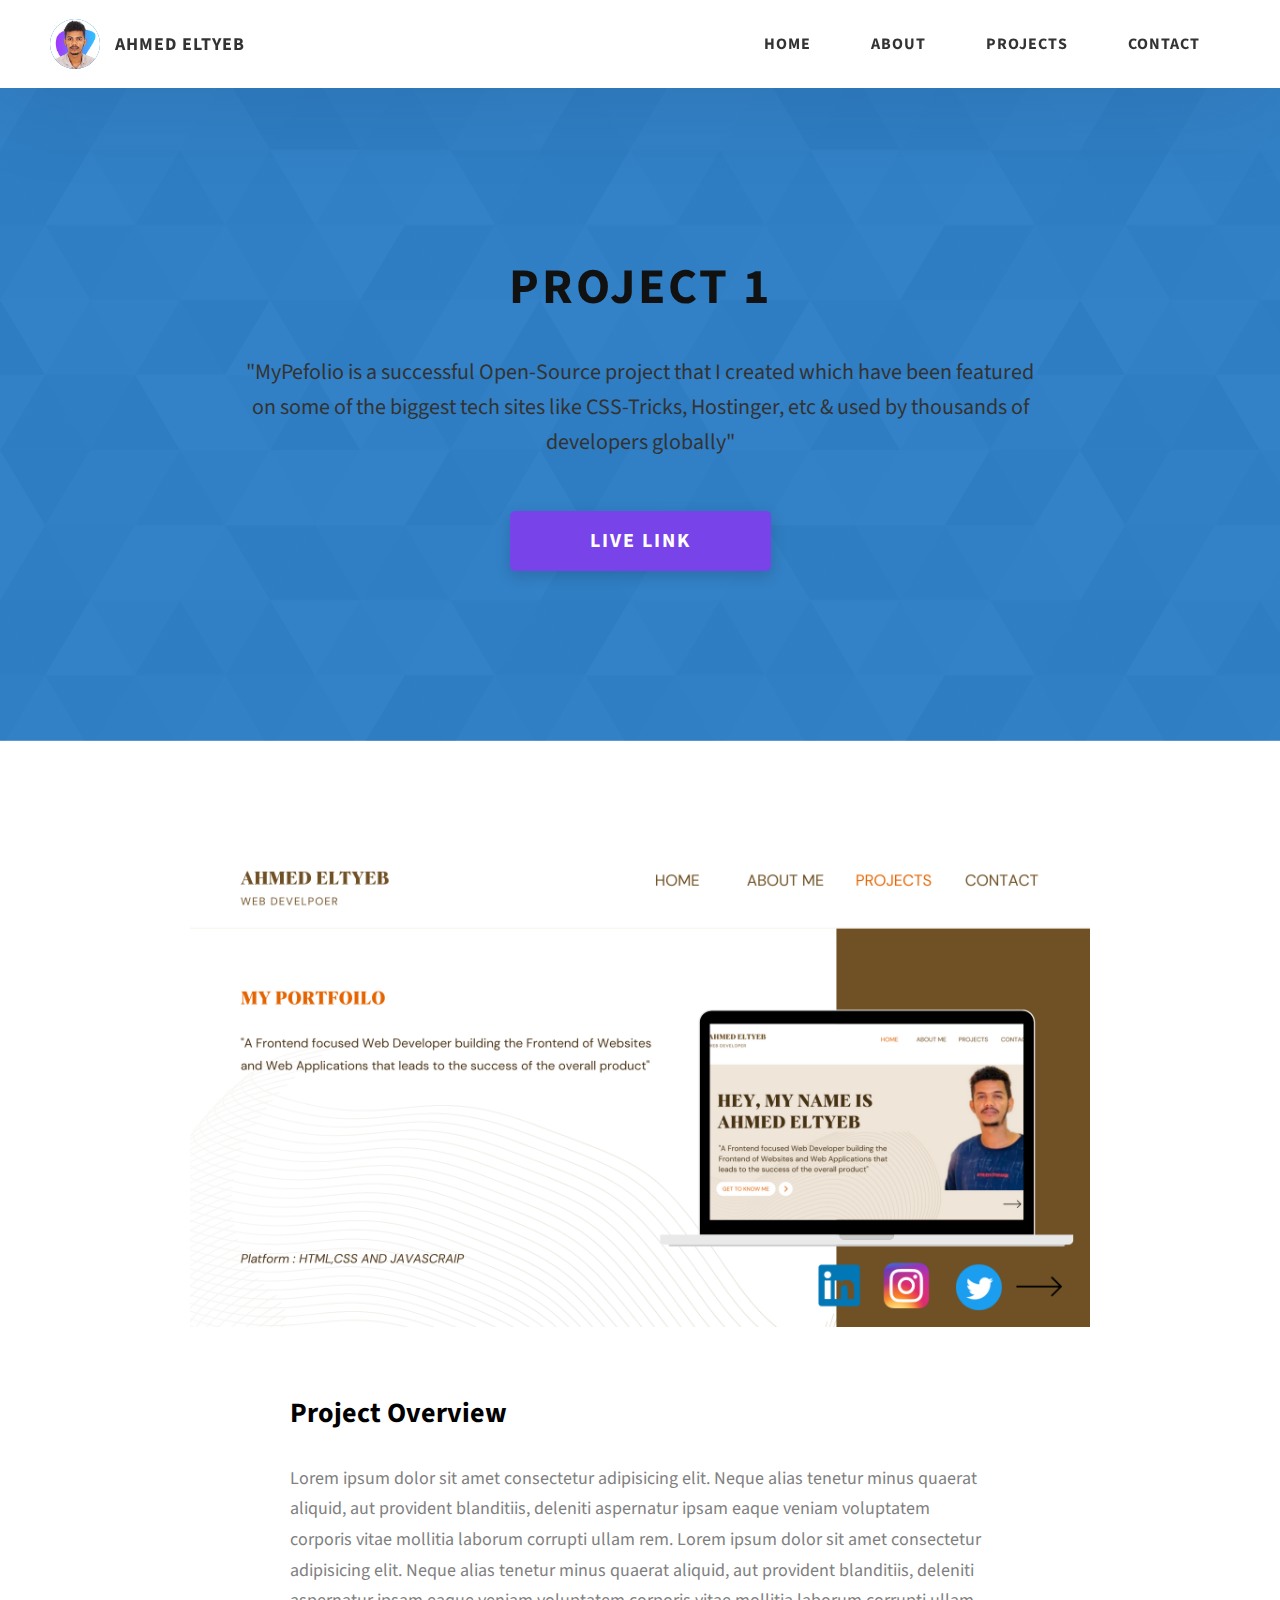
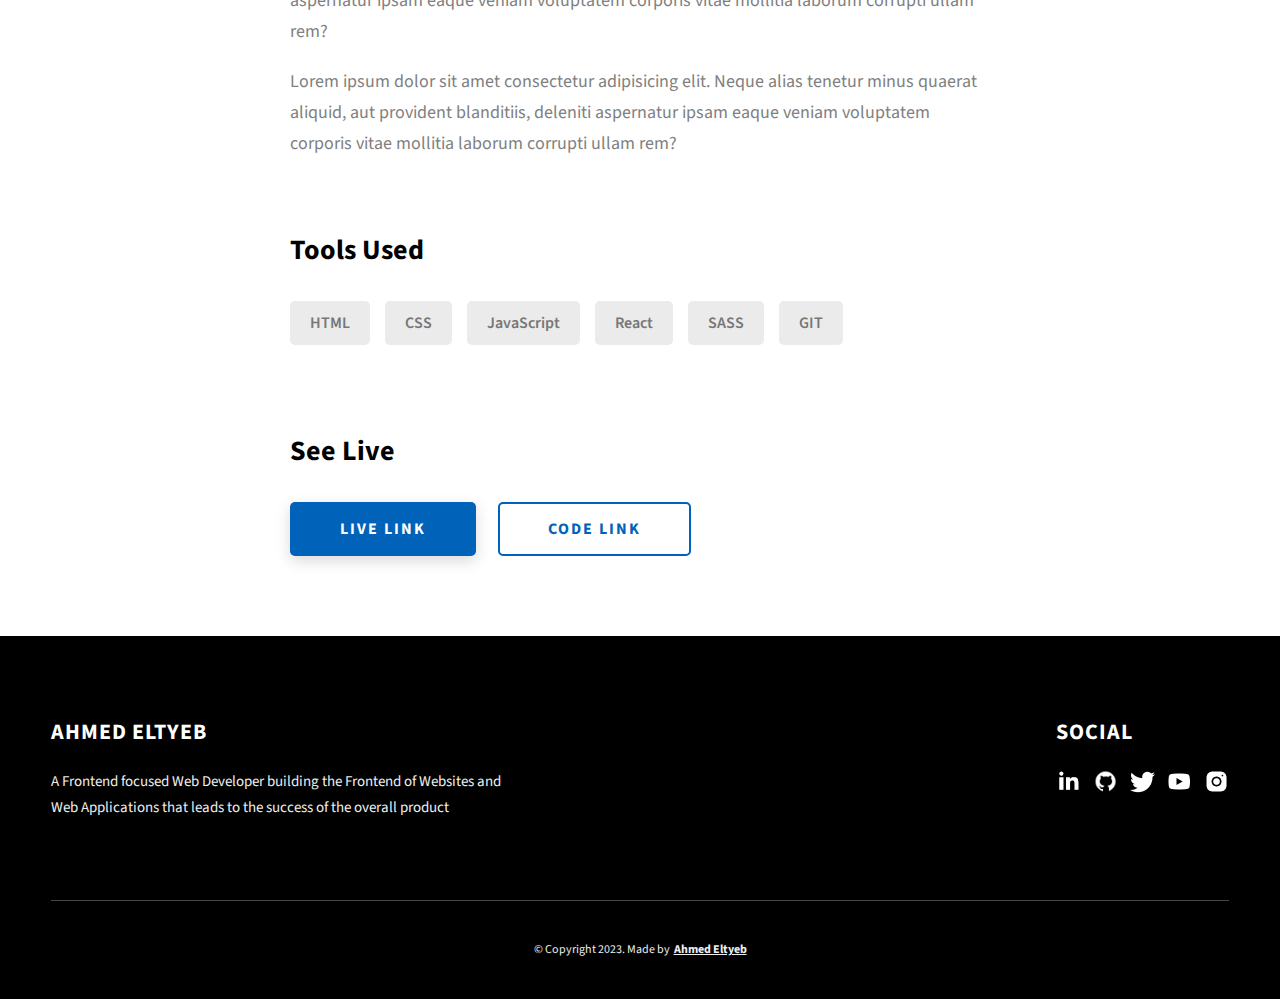
==== project-1.html @ 1a830f40 "Add files via upload" ====
<!DOCTYPE html>
<html lang="en">
  <head>
    <meta charset="UTF-8" />
    <meta name="viewport" content="width=device-width, initial-scale=1.0" />
    <meta http-equiv="X-UA-Compatible" content="ie=edge" />
    <link rel="sortcut icon" type="img/png" href="./assets/png/focio.png">
    <title>Read More of Project 1</title>
    <meta name="description" content="Case study page of Project" />

    <link rel="stylesheet" href="css/style.css" />

    <link rel="preconnect" href="https://fonts.googleapis.com" />
    <link rel="preconnect" href="https://fonts.gstatic.com" crossorigin />
    <link
      href="https://fonts.googleapis.com/css2?family=Source+Sans+Pro:wght@400;600;700;900&display=swap"
      rel="stylesheet"
    />
  </head>

  <body>

    <!-- Section Header -->
    
    <header class="header">
      <div class="header__content">
        <div class="header__logo-container">
          <div class="header__logo-img-cont">
            <img
              src="./assets/png/profile-pic (21).png"
              alt="Ram Maheshwari Logo Image"
              class="header__logo-img"
            />
          </div>
          <span class="header__logo-sub">Ahmed Eltyeb</span>
        </div>
        <div class="header__main">
          <ul class="header__links">
            <li class="header__link-wrapper">
              <a href="./index.html" class="header__link"> Home </a>
            </li>
            <li class="header__link-wrapper">
              <a href="./index.html#about" class="header__link">About </a>
            </li>
            <li class="header__link-wrapper">
              <a href="./index.html#projects" class="header__link">
                Projects
              </a>
            </li>
            <li class="header__link-wrapper">
              <a href="./index.html#contact" class="header__link"> Contact </a>
            </li>
          </ul>
          <div class="header__main-ham-menu-cont">
            <img
              src="./assets/svg/ham-menu.svg"
              alt="hamburger menu"
              class="header__main-ham-menu"
            />
            <img
              src="./assets/svg/ham-menu-close.svg"
              alt="hamburger menu close"
              class="header__main-ham-menu-close d-none"
            />
          </div>
        </div>
      </div>
      <div class="header__sm-menu">
        <div class="header__sm-menu-content">
          <ul class="header__sm-menu-links">
            <li class="header__sm-menu-link">
              <a href="./index.html"> Home </a>
            </li>

            <li class="header__sm-menu-link">
              <a href="./index.html#about"> About </a>
            </li>

            <li class="header__sm-menu-link">
              <a href="./index.html#projects"> Projects </a>
            </li>

            <li class="header__sm-menu-link">
              <a href="./index.html#contact"> Contact </a>
            </li>
          </ul>
        </div>
      </div>
    </header>

    <!-- Section Projects-->
    <section class="project-cs-hero">
      <div class="project-cs-hero__content">
        <h1 class="heading-primary">Project 1</h1>
        <div class="project-cs-hero__info">
          <p class="text-primary">
            "MyPefolio is a successful Open-Source project that I created
            which have been featured on some of the biggest tech sites like
            CSS-Tricks, Hostinger, etc & used by thousands of developers
            globally"
          </p>
        </div>
        <div class="project-cs-hero__cta">
          <a href="https://github.com/ahmedaltyeb" class="btn btn--bg" target="_blank">Live Link</a>
        </div>
      </div>
    </section>
    <section class="project-details">
      <div class="main-container">
        <div class="project-details__content">
          <div class="project-details__showcase-img-cont">
            <img
              src="./assets/png/MyPortfoilo.png"
              alt="Project Image"
              class="project-details__showcase-img"
            />
          </div>
          <div class="project-details__content-main">
            <div class="project-details__desc">
              <h3 class="project-details__content-title">Project Overview</h3>
              <p class="project-details__desc-para">
                Lorem ipsum dolor sit amet consectetur adipisicing elit. Neque
                alias tenetur minus quaerat aliquid, aut provident blanditiis,
                deleniti aspernatur ipsam eaque veniam voluptatem corporis vitae
                mollitia laborum corrupti ullam rem. Lorem ipsum dolor sit amet
                consectetur adipisicing elit. Neque alias tenetur minus quaerat
                aliquid, aut provident blanditiis, deleniti aspernatur ipsam
                eaque veniam voluptatem corporis vitae mollitia laborum corrupti
                ullam rem?
              </p>
              <p class="project-details__desc-para">
                Lorem ipsum dolor sit amet consectetur adipisicing elit. Neque
                alias tenetur minus quaerat aliquid, aut provident blanditiis,
                deleniti aspernatur ipsam eaque veniam voluptatem corporis vitae
                mollitia laborum corrupti ullam rem?
              </p>
            </div>
            <div class="project-details__tools-used">
              <h3 class="project-details__content-title">Tools Used</h3>
              <div class="skills">
                <div class="skills__skill">HTML</div>
                <div class="skills__skill">CSS</div>
                <div class="skills__skill">JavaScript</div>
                <div class="skills__skill">React</div>
                <div class="skills__skill">SASS</div>
                <div class="skills__skill">GIT</div>
                <!--
                <div class="skills__skill">Wor<!--dpress</div>
                <div class="skills__skill">Google ADS</div>
                <div class="skills__skill">Facebook Ads</div>
                <div class="skills__skill">Android</div>
                <div class="skills__skill">IOS</div>
                <div class="skills__skill">Shopify</div>-->
              </div>
            </div>
            <div class="project-details__links">
              <h3 class="project-details__content-title">See Live</h3>
              <a
                href="#"
                class="btn btn--med btn--theme project-details__links-btn"
                target="_blank"
                >Live Link</a
              >
              <a
                href="#"
                class="btn btn--med btn--theme-inv project-details__links-btn"
                target="_blank"
                >Code Link</a
              >
            </div>
          </div>
        </div>
      </div>
    </section>
    <footer class="main-footer">
      <div class="main-container">
        <div class="main-footer__upper">
          <div class="main-footer__row main-footer__row-1">
            <h2 class="heading heading-sm main-footer__heading-sm">
              <span>Social</span>

              <!--Social Link
                1- https://www.linkedin.com/in/ahmed-eltyeb
                2- https://github.com/ahmedaltyeb
                3- https://twitter.com/ahmed_altyeb
                4- https://www.youtube.com/channel/UCVYHXRAZ8la-7Rr8zZcYBGA
                5- https://www.instagram.com/ahmed_al.tyeb/
              -->
            </h2>
            <div class="main-footer__social-cont">
              <a target="_blank" rel="noreferrer" href="https://www.linkedin.com/in/ahmed-eltyeb">
                <img
                  class="main-footer__icon"
                  src="./assets/png/linkedin-ico.png"
                  alt="icon"
                />
              </a>
              <a target="_blank" rel="noreferrer" href="https://github.com/ahmedaltyeb">
                <img
                  class="main-footer__icon"
                  src="./assets/png/github-ico.png"
                  alt="icon"
                />
              </a>
              <a target="_blank" rel="noreferrer" href="https://twitter.com/ahmed_altyeb">
                <img
                  class="main-footer__icon"
                  src="./assets/png/twitter-ico.png"
                  alt="icon"
                />
              </a>
              <a target="_blank" rel="noreferrer" href="https://www.youtube.com/channel/UCVYHXRAZ8la-7Rr8zZcYBGA">
                <img
                  class="main-footer__icon"
                  src="./assets/png/yt-ico.png"
                  alt="icon"
                />
              </a>
              <a target="_blank" rel="noreferrer" href="https://www.instagram.com/ahmed_al.tyeb/">
                <img
                  class="main-footer__icon main-footer__icon--mr-none"
                  src="./assets/png/insta-ico.png"
                  alt="icon"
                />
              </a>
            </div>
          </div>
          <div class="main-footer__row main-footer__row-2">
            <h4 class="heading heading-sm text-lt">Ahmed Eltyeb</h4>
            <p class="main-footer__short-desc">
              A Frontend focused Web Developer building the Frontend of Websites and
                Web Applications that leads to the success of the overall product
            </p>
          </div>
        </div>

        <div class="main-footer__lower">
          &copy; Copyright 2023. Made by
          <a rel="noreferrer" target="_blank" href="https://github.com/ahmedaltyeb"
            >Ahmed Eltyeb</a
          >
        </div>
      </div>
    </footer>
    <script src="./index.js"></script>
  </body>
</html>
---- css/style.css ----
/*
0 - 600px:      Phone
600 - 900px:    Tablet portrait
900 - 1200px:   Tablet landscape
[1200 - 1800] is where our normal styles apply
1800px + :      Big desktop
$breakpoint arguement choices:
- phone
- tab-port
- tab-land
- big-desktop

Inside media queries 1em is always 16px i.e 1em = 16px at every screen size only inside media queries
*/
*,
*::after,
*::before {
  margin: 0;
  padding: 0;
  box-sizing: inherit;
  font-family: inherit; }

html {
  font-size: 62.5%;
  scroll-behavior: smooth; }
  @media only screen and (max-width: 75em) {
    html {
      font-size: 59%; } }
  @media only screen and (max-width: 56.25em) {
    html {
      font-size: 56%; } }
  @media only screen and (min-width: 112.5em) {
    html {
      font-size: 65%; } }

body {
  box-sizing: border-box;
  position: relative;
  line-height: 1.5;
  font-family: sans-serif;
  overflow-x: hidden;
  overflow-y: scroll;
  font-family: 'Source Sans Pro', sans-serif; }

a {
  text-decoration: none;
  color: inherit; }

li {
  list-style: none; }

input:focus,
button:focus,
a:focus,
textarea:focus {
  outline: none; }

button {
  border: none;
  cursor: pointer; }

textarea {
  resize: none; }

.heading-primary {
  font-size: 5rem;
  text-transform: uppercase;
  letter-spacing: 3px;
  text-align: center;
  color: #111;
}
  @media only screen and (max-width: 37.5em) {
    .heading-primary {
      font-size: 4.5rem; } }

.heading-sec__mb-bg {
  margin-bottom: 11rem; }
  @media only screen and (max-width: 56.25em) {
    .heading-sec__mb-bg {
      margin-bottom: 8rem; } }

.heading-sec__mb-med {
  margin-bottom: 9rem; }
  @media only screen and (max-width: 56.25em) {
    .heading-sec__mb-med {
      margin-bottom: 8rem; } }

.heading-sec__main {
  display: block;
  font-size: 4rem;
  text-transform: uppercase;
  letter-spacing: 1px;
  letter-spacing: 3px;
  text-align: center;
  margin-bottom: 3.5rem;
  position: relative; }
  .heading-sec__main--lt {
    color: #111; }
    .heading-sec__main--lt::after {
      content: '';
      background: #fff !important; }
  .heading-sec__main::after {
    content: '';
    position: absolute;
    top: calc(100% + 1.5rem);
    height: 5px;
    width: 3rem;
    background: #0062b9;
    left: 50%;
    transform: translateX(-50%);
    border-radius: 5px; }
    @media only screen and (max-width: 37.5em) {
      .heading-sec__main::after {
        top: calc(100% + 1.2rem); } }

.heading-sec__sub {
  display: block;
  text-align: center;
  color: #0c0c0c;
  font-size: 2rem;
  font-weight: 500;
  max-width: 80rem;
  margin: auto;
  line-height: 1.6; }
  @media only screen and (max-width: 37.5em) {
    .heading-sec__sub {
      font-size: 1.8rem; } }
  .heading-sec__sub--lt {
    color: #111; }

.heading-sm {
  font-size: 2.2rem;
  text-transform: uppercase;
  letter-spacing: 1px; }

.main-container {
  max-width: 120rem;
  margin: auto;
  width: 92%; }

.btn {
  background: #7843e9;
  color: #fff;
  text-transform: uppercase;
  letter-spacing: 2px;
  display: inline-block;
  font-weight: 700;
  border-radius: 5px;
  box-shadow: 0 5px 15px 0 rgba(0, 0, 0, 0.15);
  transition: transform .3s; }
  .btn:hover {
    transform: translateY(-3px); }
  .btn--bg {
    padding: 1.5rem 8rem;
    font-size: 2rem; }
  .btn--med {
    padding: 1.5rem 5rem;
    font-size: 1.6rem; }
  .btn--theme {
    background: #0062b9;
    color: #fff; }
  .btn--theme-inv {
    color: #0062b9;
    background: #fff;
    border: 2px solid #0062b9;
    box-shadow: none;
    padding: calc(1.5rem - 2px) calc(5rem - 2px); }

.sec-pad {
  padding: 12rem 0; }
  @media only screen and (max-width: 56.25em) {
    .sec-pad {
      padding: 8rem 0; } }

.text-primary {
  color: #333;
  font-size: 2.2rem;
  text-align: center;
  width: 100%;
  line-height: 1.6; }
  @media only screen and (max-width: 37.5em) {
    .text-primary {
      font-size: 2rem; } }

.d-none {
  display: none; }

.home-hero {
  color: #fff;
  /*background: linear-gradient(to right, rgba(236, 244, 245, 0.8), rgba(133, 133, 133, 0.8) url(../../assets/svg/home.svg));
  background-position: center;*/
  height: 100vh;
  min-height: 80rem;
  max-height: 120rem;
  position: relative; }
  @media only screen and (max-width: 37.5em) {
    .home-hero {
      height: unset;
      min-height: unset; } }
  .home-hero__socials {
    position: absolute;
    top: 50%;
    border: 2px solid #eee;
    border-left: 2px solid #db1212;
    transform: translateY(-50%); }
    @media only screen and (max-width: 56.25em) {
      .home-hero__socials {
        display: none; } }
  .home-hero__mouse-scroll-cont {
    position: absolute;
    bottom: 3%;
    left: 50%;
    transform: translateX(-50%); }
    @media only screen and (max-width: 37.5em) {
      .home-hero__mouse-scroll-cont {
        display: none; } }
  .home-hero__social {
    width: 5rem; }
  .home-hero__social-icon-link {
    width: 100%;
    display: block;
    padding: 1.2rem;
    border-bottom: 2px solid #fafafa;
    transition: background .3s; }
    .home-hero__social-icon-link:hover {
      background: #f1ce648f; }
    .home-hero__social-icon-link--bd-none {
      border-bottom: 0; }
  .home-hero__social-icon {
    width: 100%; }
  .home-hero__content {
    position: absolute;
    top: 50%;
    left: 50%;
    transform: translate(-50%, -50%);
    max-width: 90rem;
    width: 92%; }
    @media only screen and (max-width: 37.5em) {
      .home-hero__content {
        padding: 10rem 0 8rem 0;
        margin: auto;
        position: static;
        transform: translate(0, 0); } }
  .home-hero__info {
    margin: 3rem auto 0 auto;
    max-width: 80rem; }
  .home-hero__cta {
    margin-top: 5rem;
    text-align: center; 
}

.about {
  background: linear-gradient(to right,rgba(247,247,247,.8),rgba(247,247,247,.8)),url(/daac885…/c157c/assets/svg/common-bg.svg);}
  .about__content {
    display: grid;
    grid-template-columns: 1fr 1fr;
    grid-gap: 10rem; }
    @media only screen and (max-width: 56.25em) {
      .about__content {
        grid-template-columns: 1fr;
        grid-gap: 8rem; } }
    .about__content-title {
      font-weight: 700;
      font-size: 2.8rem;
      margin-bottom: 3rem; }
      @media only screen and (max-width: 37.5em) {
        .about__content-title {
          font-size: 2.4rem; } }
    .about__content-details-para {
      font-size: 1.8rem;
      color: grey;
      max-width: 60rem;
      line-height: 1.7;
      margin-bottom: 1rem; }
      .about__content-details-para--hl {
        font-weight: 700;
        margin: 0 3px; }
      .about__content-details-para:last-child {
        margin-bottom: 4rem; }

.projects__row {
  display: grid;
  grid-template-columns: 1.5fr 1fr;
  grid-gap: 5rem;
  margin-bottom: 11rem; }
  @media only screen and (max-width: 56.25em) {
    .projects__row {
      grid-template-columns: 1fr;
      grid-gap: 2rem;
      margin-bottom: 8rem; } }
  @media only screen and (max-width: 56.25em) {
    .projects__row {
      text-align: center; } }
  .projects__row:last-child {
    margin-bottom: 0; }
  .projects__row-img-cont {
    overflow: hidden; }
  .projects__row-img {
    width: 100%;
    display: block;
    object-fit: cover; }
  .projects__row-content {
    padding: 2rem 0;
    display: flex;
    justify-content: center;
    flex-direction: column;
    align-items: flex-start; }
    @media only screen and (max-width: 56.25em) {
      .projects__row-content {
        align-items: center; } }
    .projects__row-content-title {
      font-weight: 700;
      font-size: 2.8rem;
      margin-bottom: 2rem; }
      @media only screen and (max-width: 37.5em) {
        .projects__row-content-title {
          font-size: 2.4rem; } }
    .projects__row-content-desc {
      font-size: 1.8rem;
      color: grey;
      max-width: 60rem;
      line-height: 1.7;
      margin-bottom: 3rem; }
      @media only screen and (max-width: 37.5em) {
        .projects__row-content-desc {
          font-size: 1.7rem; } }

.contact {
  background: linear-gradient(to right, rgba(177, 228, 230, 0.8), rgba(133, 133, 133, 0.8)), url(../../assets/svg/common-bg.svg);
  background-size: cover;
  background-position: center; }
  .contact__form-container {
    box-shadow: 0 0 10px rgba(0, 0, 0, 0.1);
    background: white;
    padding: 4rem;
    margin-top: 6rem;
    max-width: 80rem;
    text-align: right;
    width: 95%;
    border-radius: 5px;
    margin: 5rem auto 0 auto; }
    @media only screen and (max-width: 37.5em) {
      .contact__form-container {
        padding: 3rem; } }
  .contact__form-field {
    margin-bottom: 4rem; }
    @media only screen and (max-width: 37.5em) {
      .contact__form-field {
        margin-bottom: 3rem; } }
  .contact__form-label {
    color: #666;
    font-size: 1.4rem;
    letter-spacing: 1px;
    font-weight: 700;
    margin-bottom: 1rem;
    display: block;
    text-align: left; }
  .contact__form-input {
    color: #333;
    padding: 2rem;
    width: 100%;
    border: 1px solid #ebebeb;
    font-size: 1.6rem;
    letter-spacing: 0px;
    background: #f0f0f0;
    border-radius: 5px;
    font-weight: 600;
    /* Code for Modern Browsers */
    /* Code for WebKit, Blink, Edge */
    /* Code for Internet Explorer 10-11 */
    /* Code for Microsoft Edge */
    /* Code for Mozilla Firefox 4 to 18 */
    /* Code for Mozilla Firefox 19+ */ }
    .contact__form-input::placeholder {
      color: #999;
      font-weight: 600;
      font-size: 1.6rem; }
    .contact__form-input::-webkit-input-placeholder {
      color: #999;
      font-weight: 600;
      font-size: 1.6rem; }
    .contact__form-input:-ms-input-placeholder {
      color: #999;
      font-weight: 600;
      font-size: 1.6rem; }
    .contact__form-input::-ms-input-placeholder {
      color: #999;
      font-weight: 600;
      font-size: 1.6rem; }
    .contact__form-input:-moz-placeholder {
      opacity: 1;
      color: #999;
      font-weight: 600;
      font-size: 1.6rem; }
    .contact__form-input::-moz-placeholder {
      opacity: 1;
      color: #999;
      font-weight: 600;
      font-size: 1.6rem; }
  .contact__btn {
    width: 30%;
    padding: 2rem 4rem;
    font-size: 1.6rem; }
    @media only screen and (max-width: 37.5em) {
      .contact__btn {
        width: 100%; } }

.project-cs-hero {
  color: #fff;
  background: linear-gradient(to right, rgba(0, 98, 185, 0.8), rgba(0, 98, 185, 0.8)), url(../../assets/svg/common-bg.svg);
  background-size: cover;
  background-position: center;
  position: relative; }
  @media only screen and (max-width: 37.5em) {
    .project-cs-hero {
      height: unset;
      min-height: unset; } }
  .project-cs-hero__content {
    padding: 25rem 0 17rem 0;
    max-width: 90rem;
    width: 92%;
    margin: auto; }
    @media only screen and (max-width: 37.5em) {
      .project-cs-hero__content {
        padding: 19rem 0 13rem 0;
        margin: auto;
        position: static;
        transform: translate(0, 0); } }
  .project-cs-hero__info {
    margin: 3rem auto 0 auto;
    max-width: 80rem; }
  .project-cs-hero__cta {
    margin-top: 5rem;
    text-align: center; }

.project-details__content {
  padding: 8rem 0;
  max-width: 90rem;
  margin: auto; }
  .project-details__content-title {
    font-weight: 700;
    font-size: 2.8rem;
    margin-bottom: 3rem; }
    @media only screen and (max-width: 37.5em) {
      .project-details__content-title {
        font-size: 2.4rem; } }

.project-details__showcase-img-cont {
  width: 100%;
  margin-bottom: 6rem; }

.project-details__showcase-img {
  width: 100%; }

.project-details__content-main {
  width: 100%;
  max-width: 70rem;
  margin: auto; }

.project-details__desc {
  margin: 0 0 7rem 0; }
  .project-details__desc-para {
    font-size: 1.8rem;
    line-height: 1.7;
    color: grey;
    margin-bottom: 2rem; }

.project-details__tools-used {
  margin: 0 0 7rem 0; }
  .project-details__tools-used-list {
    display: flex;
    flex-wrap: wrap; }
  .project-details__tools-used-item {
    padding: 1rem 2rem;
    margin-bottom: 1.5rem;
    margin-right: 1.5rem;
    font-size: 1.6rem;
    background: rgba(153, 153, 153, 0.2);
    border-radius: 5px;
    font-weight: 600;
    color: #777; }

.project-details__links {
  margin: 0 0; }
  .project-details__links-btn {
    margin-right: 2rem; }
    @media only screen and (max-width: 37.5em) {
      .project-details__links-btn {
        margin-right: 0;
        width: 70%;
        margin-bottom: 2rem;
        text-align: center; } }
    .project-details__links-btn:last-child {
      margin: 0; }
      @media only screen and (max-width: 37.5em) {
        .project-details__links-btn:last-child {
          margin: 0; } }

.header {
  position: fixed;
  width: 100%;
  z-index: 1000;
  background: #000;
  background: #fff;
  box-shadow: 0 10px 100px rgba(0, 0, 0, 0.1); }
  .header__content {
    display: flex;
    align-items: center;
    justify-content: space-between;
    padding: 1rem 5rem; }
    @media only screen and (max-width: 56.25em) {
      .header__content {
        padding: 0 2rem; } }
  .header__logo-container {
    display: flex;
    align-items: center;
    cursor: pointer;
    color: #333;
    transition: color .3s; }
    .header__logo-container:hover {
      color: #0062b9; }
  .header__logo-img-cont {
    width: 5rem;
    height: 5rem;
    border-radius: 50px;
    overflow: hidden;
    margin-right: 1.5rem;
    background: #0062b9; }
    @media only screen and (max-width: 56.25em) {
      .header__logo-img-cont {
        width: 4.5rem;
        height: 4.5rem;
        margin-right: 1.2rem; } }
  .header__logo-img {
    width: 100%;
    height: 100%;
    object-fit: cover;
    object-position: center;
    display: block; }
  .header__logo-sub {
    font-size: 1.8rem;
    text-transform: uppercase;
    font-weight: 700;
    letter-spacing: 1px; }
  .header__links {
    display: flex; }
    @media only screen and (max-width: 37.5em) {
      .header__links {
        display: none; } }
  .header__link {
    padding: 2.2rem 3rem;
    display: inline-block;
    font-size: 1.6rem;
    color: #333;
    text-transform: uppercase;
    letter-spacing: 1px;
    font-weight: 700;
    transition: color .3s; }
    .header__link:hover {
      color: #0062b9; }
    @media only screen and (max-width: 56.25em) {
      .header__link {
        padding: 3rem 1.8rem;
        font-size: 1.5rem; } }
  .header__main-ham-menu-cont {
    display: none;
    width: 3rem;
    padding: 2.2rem 0; }
    @media only screen and (max-width: 37.5em) {
      .header__main-ham-menu-cont {
        display: block; } }
  .header__main-ham-menu {
    width: 100%; }
  .header__main-ham-menu-close {
    width: 100%; }
  .header__sm-menu {
    background: #fff;
    position: absolute;
    width: 100%;
    top: 100%;
    visibility: hidden;
    opacity: 0;
    transition: all .3s;
    box-shadow: 0px 5px 5px 0px rgba(0, 0, 0, 0.1);
    -webkit-box-shadow: 0px 5px 5px 0px rgba(0, 0, 0, 0.1);
    -moz-box-shadow: 0px 5px 5px 0px rgba(0, 0, 0, 0.1); }
    .header__sm-menu--active {
      visibility: hidden;
      opacity: 0; }
      @media only screen and (max-width: 37.5em) {
        .header__sm-menu--active {
          visibility: visible;
          opacity: 1; } }
  .header__sm-menu-link a {
    display: block;
    text-decoration: none;
    padding: 2.5rem 3rem;
    font-size: 1.6rem;
    color: #333;
    text-align: right;
    border-bottom: 1px solid #eee;
    font-weight: 700;
    text-transform: uppercase;
    letter-spacing: 2px;
    transition: color .3s; }
    .header__sm-menu-link a:hover {
      color: #0062b9; }
  .header__sm-menu-link:first-child a {
    border-top: 1px solid #eee; }
  .header__sm-menu-link-last {
    border-bottom: 0; }

.main-footer {
  background: #000;
  color: #fff; }
  .main-footer__upper {
    display: flex;
    justify-content: space-between;
    padding: 8rem 0; }
    @media only screen and (max-width: 56.25em) {
      .main-footer__upper {
        padding: 6rem 0; } }
    @media only screen and (max-width: 37.5em) {
      .main-footer__upper {
        display: block; } }
  .main-footer__row-1 {
    order: 2; }
    @media only screen and (max-width: 56.25em) {
      .main-footer__row-1 {
        margin-bottom: 5rem; } }
  .main-footer__row-2 {
    width: 40%;
    order: 1;
    max-width: 50rem; }
    @media only screen and (max-width: 56.25em) {
      .main-footer__row-2 {
        width: 100%; } }
  .main-footer__short-desc {
    margin-top: 2rem;
    color: #eee;
    font-size: 1.5rem;
    line-height: 1.7; }
  .main-footer__social-cont {
    margin-top: 2rem; }
  .main-footer__icon {
    margin-right: 1rem;
    width: 2.5rem; }
    .main-footer__icon--mr-none {
      margin-right: 0; }
  .main-footer__lower {
    padding: 4rem 0;
    border-top: 1px solid #444;
    color: #eee;
    font-size: 1.2rem;
    text-align: left;
    text-align: center; }
    .main-footer__lower a {
      text-decoration: underline;
      font-weight: bold;
      margin-left: 2px; }
    @media only screen and (max-width: 56.25em) {
      .main-footer__lower {
        padding: 3.5rem 0; } }

.skills {
  display: flex;
  flex-wrap: wrap; }
  .skills__skill {
    padding: 1rem 2rem;
    margin-bottom: 1.5rem;
    margin-right: 1.5rem;
    font-size: 1.6rem;
    background: rgba(153, 153, 153, 0.2);
    border-radius: 5px;
    font-weight: 600;
    color: #777; }

.mouse {
  width: 25px;
  height: 40px;
  border: 2px solid #eee;
  border-radius: 60px;
  position: relative;
  overflow: hidden; }
  .mouse::before {
    content: '';
    width: 5px;
    height: 5px;
    position: absolute;
    top: 7px;
    left: 50%;
    transform: translateX(-50%);
    background-color: #eee;
    border-radius: 50%;
    opacity: 1;
    animation: wheel 1.3s infinite;
    -webkit-animation: wheel 1.3s infinite; }

@keyframes wheel {
  to {
    opacity: 0;
    top: 27px; } }

@-webkit-keyframes wheel {
  to {
    opacity: 0;
    top: 27px; } }
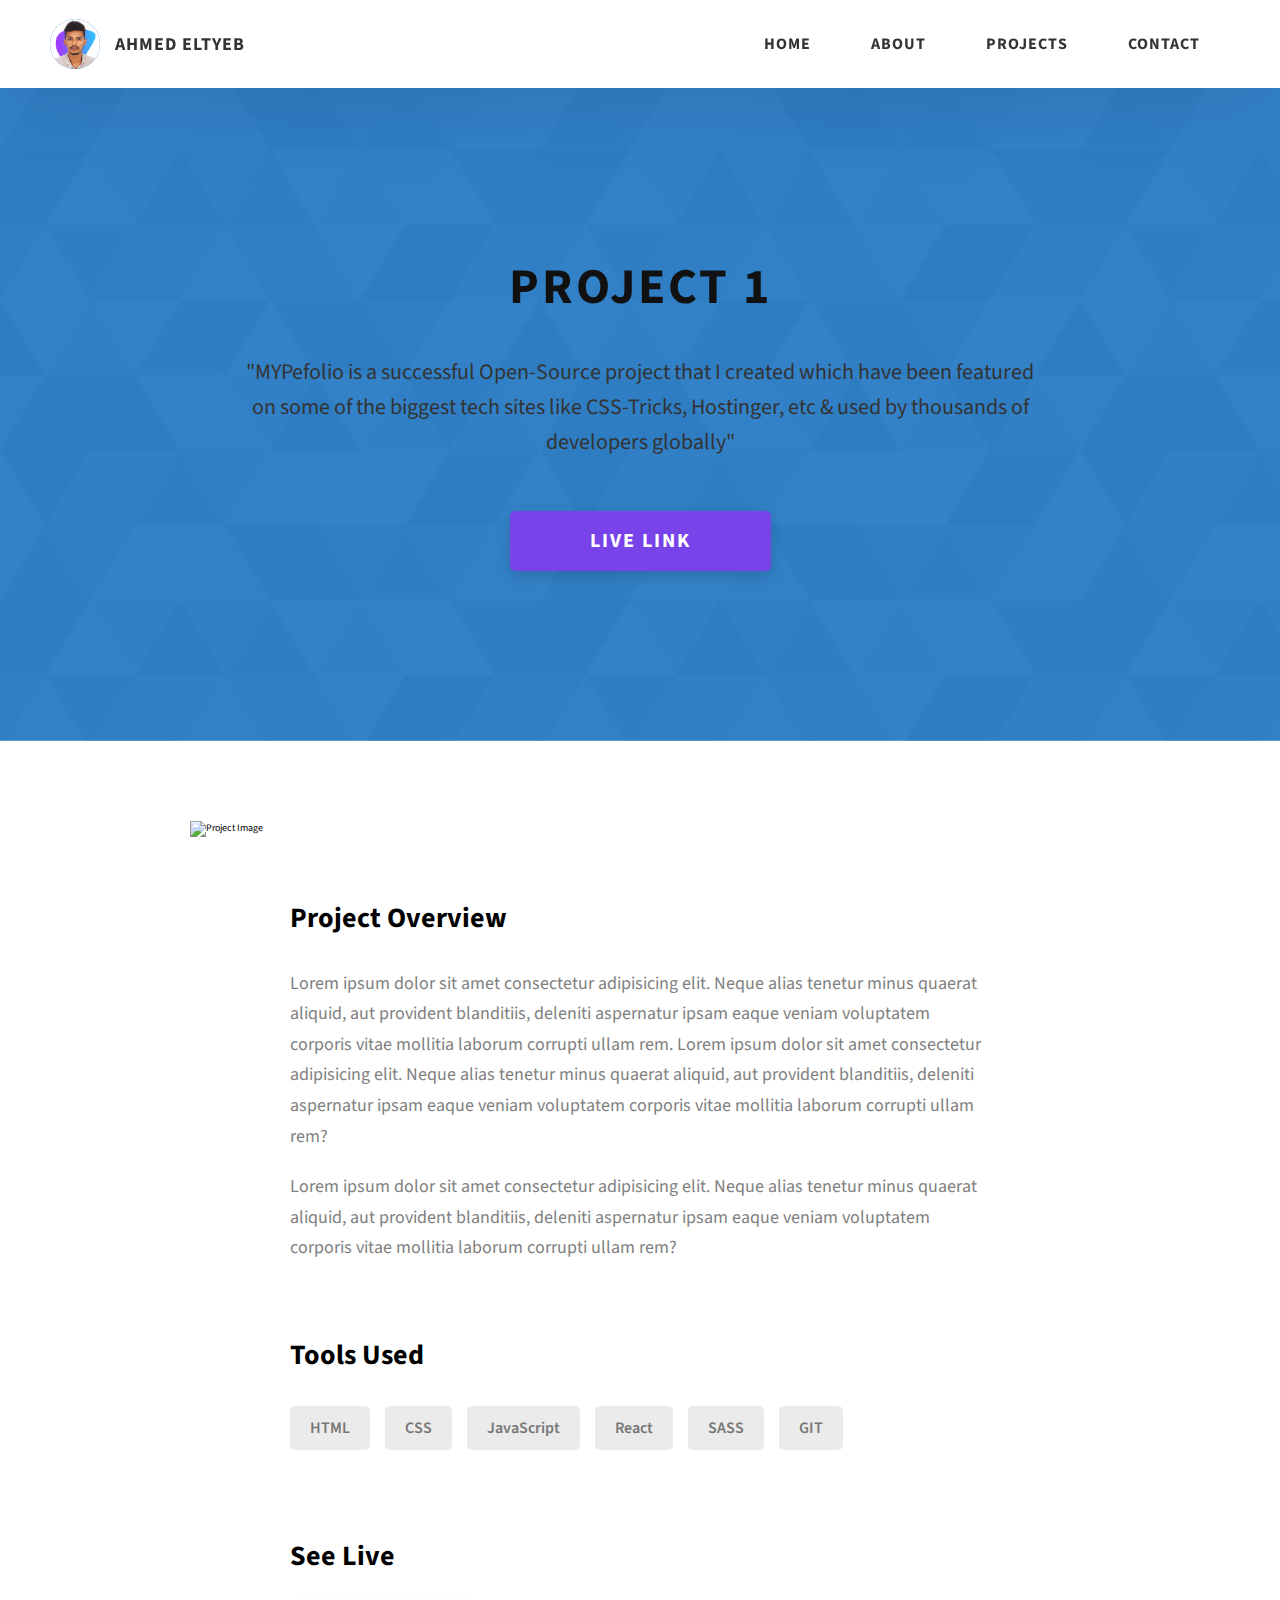
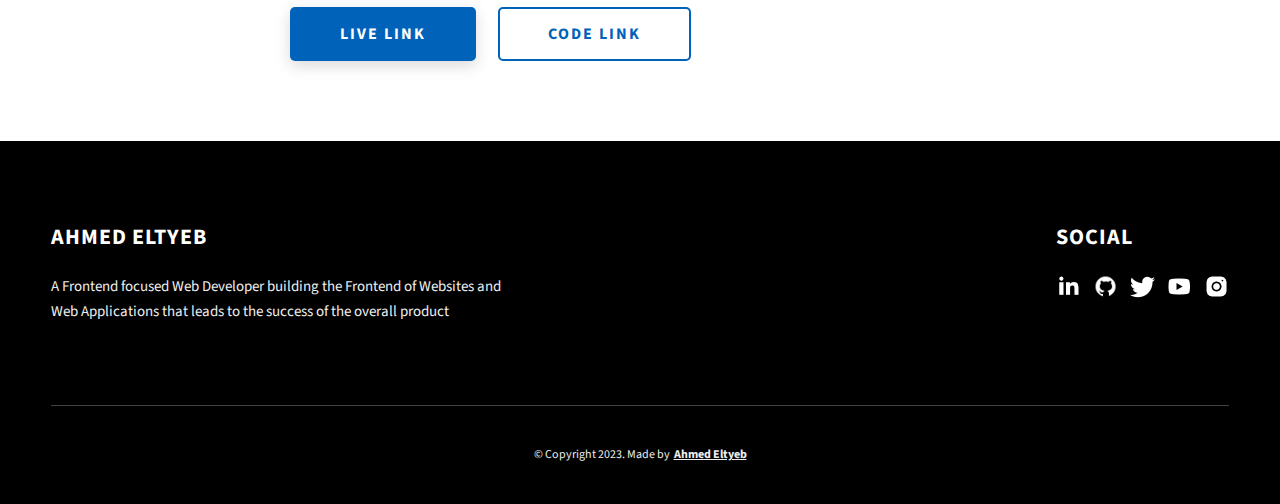
==== commit faef2ca0: "Update project-1.html" ====
--- a/project-1.html
+++ b/project-1.html
@@ -94,14 +94,14 @@
         <h1 class="heading-primary">Project 1</h1>
         <div class="project-cs-hero__info">
           <p class="text-primary">
-            "MyPefolio is a successful Open-Source project that I created
+            "MYPefolio is a successful Open-Source project that I created
             which have been featured on some of the biggest tech sites like
             CSS-Tricks, Hostinger, etc & used by thousands of developers
             globally"
           </p>
         </div>
         <div class="project-cs-hero__cta">
-          <a href="https://github.com/ahmedaltyeb" class="btn btn--bg" target="_blank">Live Link</a>
+          <a href="https://new-protfolio-seven.vercel.app/" class="btn btn--bg" target="_blank">Live Link</a>
         </div>
       </div>
     </section>
@@ -110,7 +110,7 @@
         <div class="project-details__content">
           <div class="project-details__showcase-img-cont">
             <img
-              src="./assets/png/MyPortfoilo.png"
+              src="./assets/png/PortfolIo.png"
               alt="Project Image"
               class="project-details__showcase-img"
             />
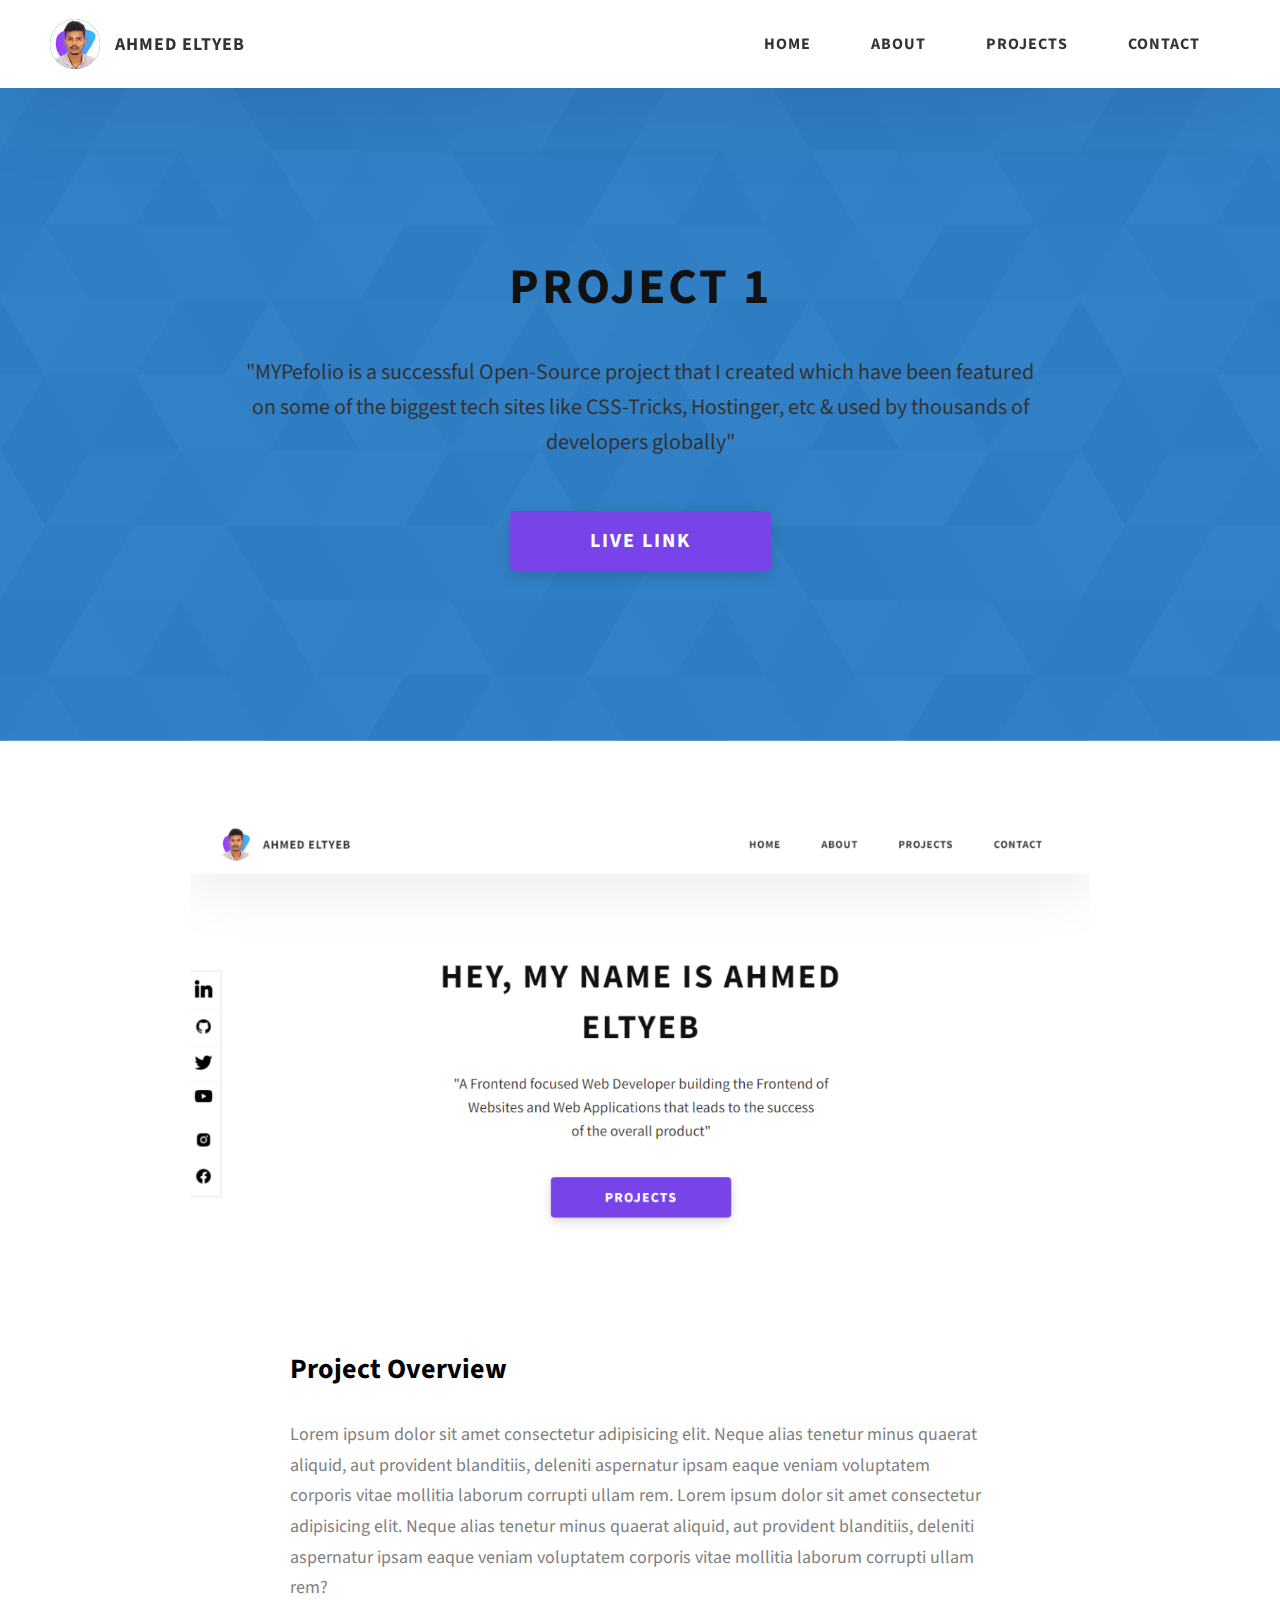
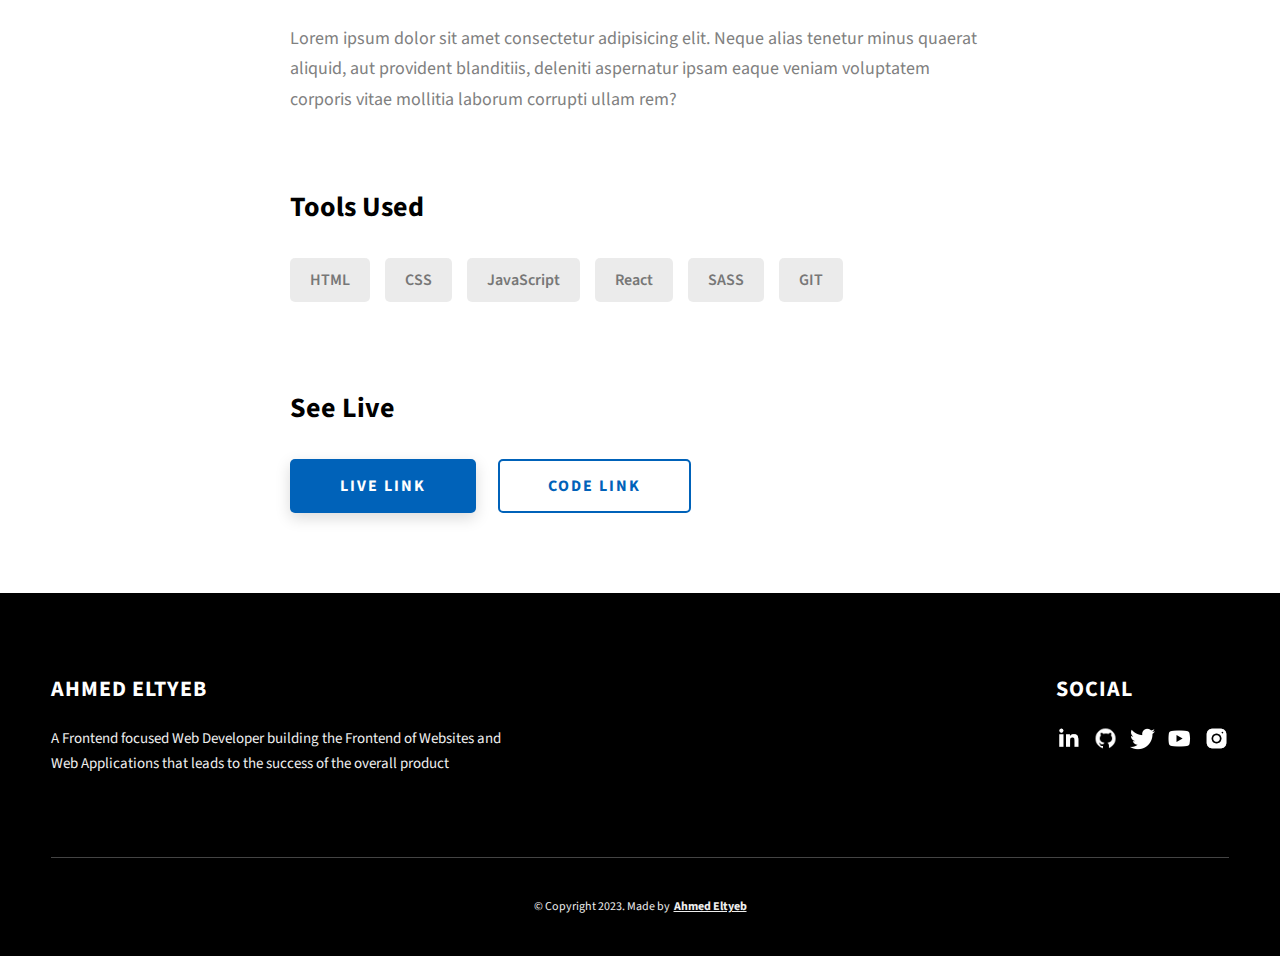
==== commit dce1ecd4: "Update project-1.html" ====
--- a/project-1.html
+++ b/project-1.html
@@ -110,7 +110,7 @@
         <div class="project-details__content">
           <div class="project-details__showcase-img-cont">
             <img
-              src="./assets/png/PortfolIo.png"
+              src="./assets/png/portfolio.png"
               alt="Project Image"
               class="project-details__showcase-img"
             />
